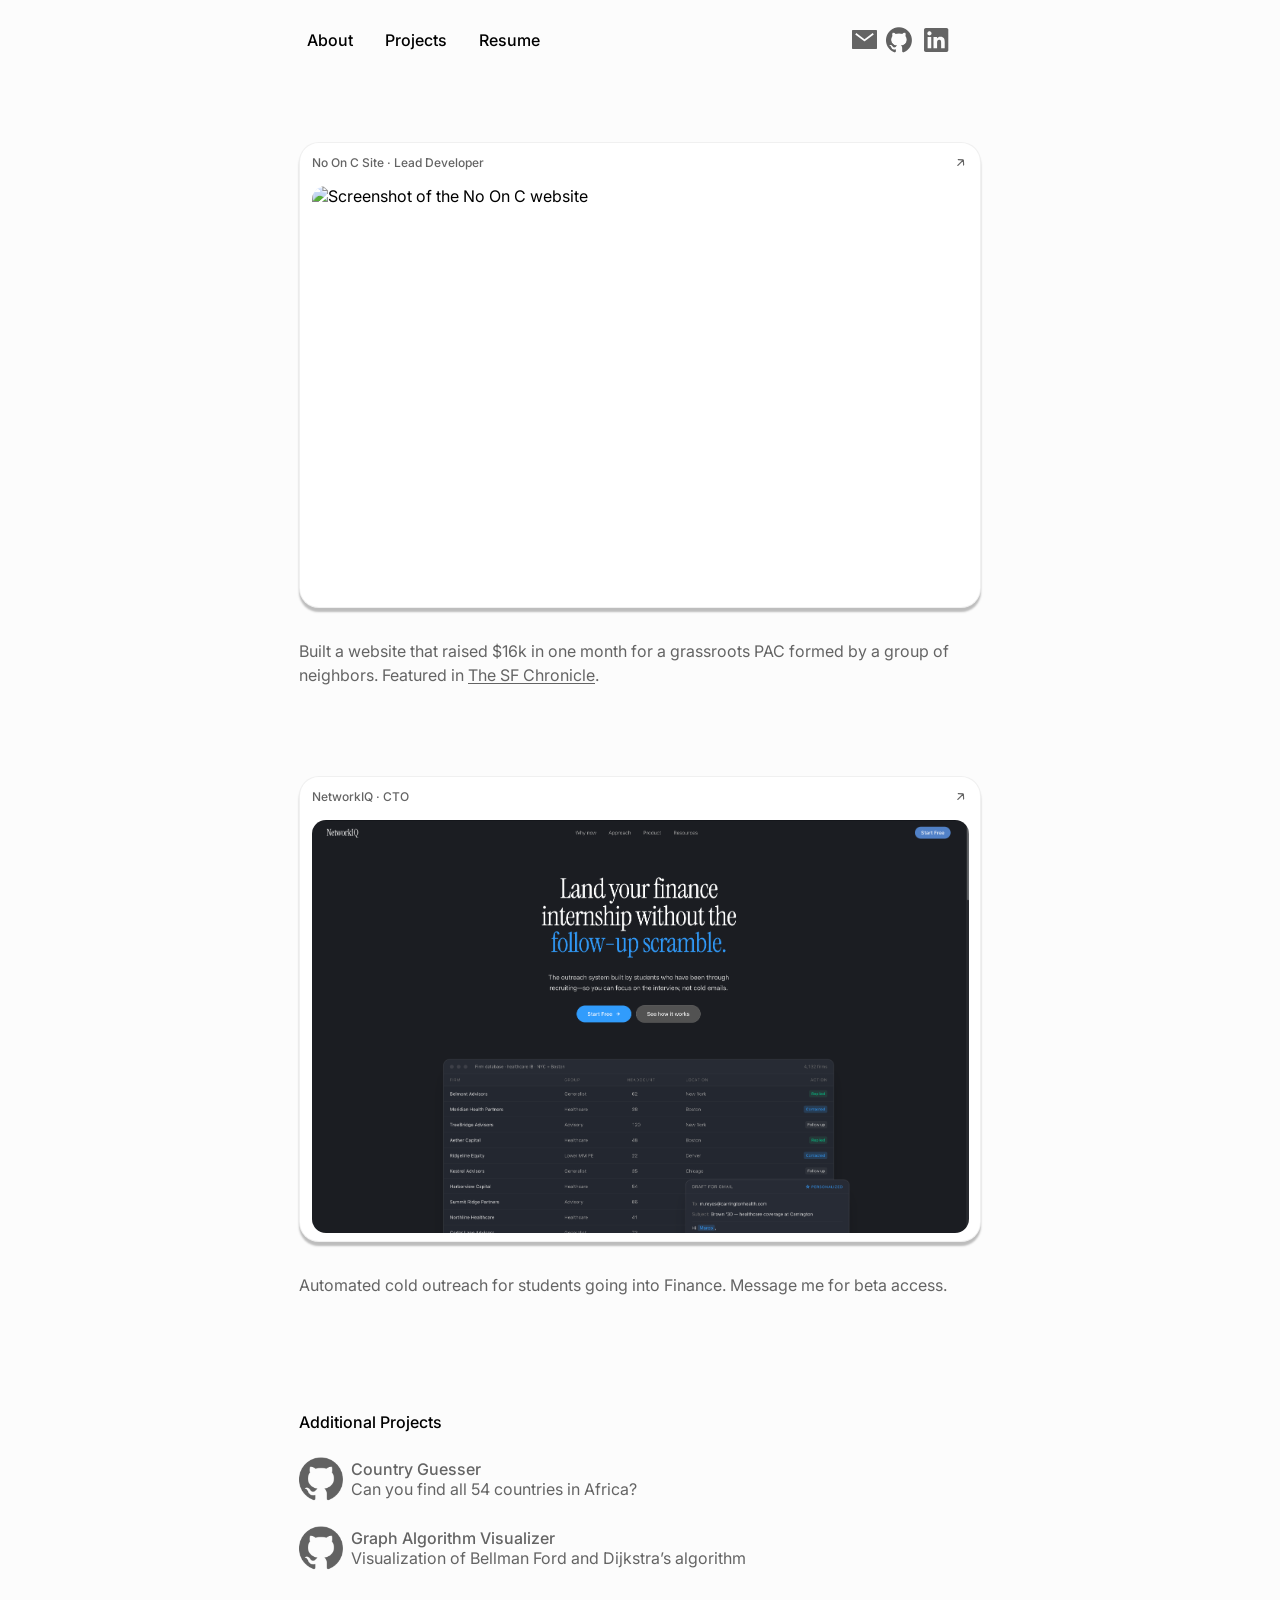
==== projects/index.html @ 374108a8 "Initial commit" ====
<!doctype html>
<html lang="en">
  <head>
    <meta charset="UTF-8" />
    <meta name="viewport" content="width=device-width, initial-scale=1.0" />
    <meta name="description" content="Projects by Toren Snyder." />
    <title>Projects — Toren Snyder</title>
    <link rel="icon" type="image/svg+xml" href="../assets/networkiq-favicon.svg" />
    <link rel="preconnect" href="https://fonts.googleapis.com" />
    <link rel="preconnect" href="https://fonts.gstatic.com" crossorigin />
    <link href="https://fonts.googleapis.com/css2?family=Inter:wght@400;500&display=swap" rel="stylesheet" />
    <link rel="stylesheet" href="../styles.css" />
  </head>
  <body>
    <main class="page">
      <nav class="nav" aria-label="Primary navigation">
        <div class="nav-links">
          <a href="../#about">About</a>
          <a href="./" aria-current="page">Projects</a>
          <a href="mailto:toren_snyder@brown.edu?subject=Resume%20request">Resume</a>
        </div>
        <div class="social-links" aria-label="Contact links">
          <a class="email-link" href="mailto:toren_snyder@brown.edu" aria-label="Email Toren"><img src="../assets/mail.svg" alt="" /></a>
          <a class="github-link" href="https://github.com/toren180" target="_blank" rel="noreferrer" aria-label="Toren on GitHub"><img src="../assets/github-mask.png" alt="" /></a>
          <a class="linkedin-link" href="https://www.linkedin.com/in/torensnyder/" target="_blank" rel="noreferrer" aria-label="Toren on LinkedIn"><img src="../assets/linkedin.svg" alt="" /></a>
        </div>
      </nav>

      <section class="projects" aria-labelledby="projects-title">
        <h1 class="sr-only" id="projects-title">Projects</h1>
        <article class="featured-project">
          <a class="featured-card" href="https://nomoreforevertax.org" target="_blank" rel="noreferrer" aria-label="View the No On C site">
            <span class="featured-header"><strong>No On C Site · Lead Developer</strong><img src="../assets/arrow.svg" alt="" /></span>
            <img class="featured-image" src="../assets/no-on-c.png" alt="Screenshot of the No On C website" />
          </a>
          <p class="featured-description">Built a website that raised $16k in one month for a grassroots PAC formed by a group of neighbors. Featured in <a href="https://www.sfchronicle.com/bayarea/article/el-cerrito-library-vote-22269382.php" target="_blank" rel="noreferrer">The SF Chronicle</a>.</p>
        </article>

        <article class="featured-project">
          <a class="featured-card" href="https://networkiqmvp.vercel.app/" target="_blank" rel="noreferrer" aria-label="View NetworkIQ">
            <span class="featured-header"><strong>NetworkIQ · CTO</strong><img src="../assets/arrow.svg" alt="" /></span>
            <img class="featured-image" src="../assets/networkiq-project.png" alt="Screenshot of the NetworkIQ website" />
          </a>
          <p class="featured-description">Automated cold outreach for students going into Finance. Message me for beta access.</p>
        </article>

        <div class="additional-projects" aria-labelledby="additional-title">
          <h2 id="additional-title">Additional Projects</h2>
          <a class="additional-project" href="https://github.com/toren180/Country-Guesser" target="_blank" rel="noreferrer"><img src="../assets/github-project.png" alt="" /><span><strong>Country Guesser</strong><span>Can you find all 54 countries in Africa?</span></span></a>
          <a class="additional-project" href="https://github.com/toren180/Bellman-Ford-Visualization" target="_blank" rel="noreferrer"><img src="../assets/github-project.png" alt="" /><span><strong>Graph Algorithm Visualizer</strong><span>Visualization of Bellman Ford and Dijkstra’s algorithm</span></span></a>
        </div>
      </section>
    </main>
  </body>
</html>
---- styles.css ----
:root {
  color: #000;
  background: #fcfcfc;
  font-family: Inter, Arial, sans-serif;
  font-weight: 400;
}

* { box-sizing: border-box; }
html { scroll-behavior: smooth; }
body { margin: 0; background: #fcfcfc; }
a { color: inherit; }

.page {
  width: min(682px, calc(100% - 48px));
  margin: 0 auto;
  padding: 24px 0 80px;
}

.nav { display: flex; width: 666px; max-width: 100%; margin: 0 auto; align-items: center; justify-content: space-between; }
.nav-links { display: flex; width: 248px; gap: 32px; font-size: 16px; font-weight: 500; }
.nav a { text-decoration: none; }
.nav a:hover, .intro a:hover { opacity: .63; }
.social-links { display: flex; align-items: center; justify-content: center; width: 144px; height: 31px; gap: 4.481px; }
.social-links a { position: relative; display: grid; flex: 0 0 32px; width: 32px; height: 32px; place-items: center; }
.social-links .email-link { flex-basis: 28.331px; width: 28.331px; height: 28.331px; }
.email-link img { display: block; width: 24.79px; height: 19.89px; }
.github-link img { display: block; width: 26px; height: 26px; opacity: .61; object-fit: contain; }
.linkedin-link img { display: block; width: 32px; height: 32px; }

.hero { width: 652px; max-width: 100%; margin: 129px auto 0; }
.identity { display: flex; align-items: flex-start; height: 44px; }
.profile { width: 41px; height: 41px; border-radius: 50%; object-fit: cover; flex: 0 0 auto; }
.identity p { display: flex; flex-direction: column; justify-content: center; gap: 2px; height: 38px; margin: 0; padding-left: 10px; font-size: 16px; font-weight: 500; line-height: 20px; }
.muted, .intro, .project-copy span { color: #646464; }
.intro { margin-top: 16px; max-width: 647px; font-size: 16px; line-height: 24px; }
.intro p { margin: 0 0 24px; }
.intro p:last-child { margin-bottom: 0; }
.intro a { text-underline-offset: 2px; }

.projects { width: 100%; margin-top: 87px; }
.sr-only { position: absolute; width: 1px; height: 1px; overflow: hidden; clip: rect(0, 0, 0, 0); white-space: nowrap; }
.featured-project + .featured-project { margin-top: 87px; }
.featured-card { display: flex; height: 466px; padding: 12px 11px 8px 12px; flex-direction: column; border: 1px solid rgba(1, 1, 1, .06); border-radius: 20px; background: #fff; box-shadow: 0 4px 2px rgba(0, 0, 0, .25); text-decoration: none; transition: transform 160ms ease, box-shadow 160ms ease; }
.featured-card:hover { transform: translateY(-2px); box-shadow: 0 7px 13px rgba(0, 0, 0, .16); }
.featured-header { display: flex; width: 100%; height: 16px; align-items: flex-start; justify-content: space-between; color: #646464; font-size: 12px; line-height: 16px; }
.featured-header strong { font-weight: 500; }
.featured-header img { width: 9.429px; height: 9.02px; margin: 3px 4px 0 0; transform: rotate(-45deg); }
.featured-image { display: block; width: 658px; max-width: 100%; height: 413.014px; margin-top: 15px; border-radius: 14px; object-fit: cover; object-position: bottom; }
.featured-description { width: 662px; max-width: 100%; min-height: 50px; margin: 31px 0 0; color: #646464; font-size: 16px; line-height: 24px; }
.featured-description a { text-underline-offset: 2px; }
.additional-projects { display: flex; margin-top: 87px; flex-direction: column; gap: 20px; }
.additional-projects h3 { margin: 0; color: #000; font-size: 16px; font-weight: 500; line-height: 24px; }
.additional-project { display: flex; align-items: center; gap: 8px; color: #646464; text-decoration: none; }
.additional-project:hover { opacity: .63; }
.additional-project > img { width: 44px; height: 44px; object-fit: contain; opacity: .61; }
.additional-project > span { display: flex; min-height: 49px; flex-direction: column; justify-content: center; font-size: 16px; line-height: 20px; }
.additional-project strong { font-weight: 500; }
.additional-projects h2 { margin: 0; color: #000; font-size: 16px; font-weight: 500; line-height: 24px; }

.home-projects { width: 652px; max-width: 100%; margin: 129px auto 0; padding: 10px 0; }
.home-projects h2 { margin: 0 0 16px; font-size: 16px; font-weight: 500; line-height: 19px; }
.home-project-grid { display: grid; grid-template-columns: repeat(2, minmax(0, 1fr)); gap: 16px; }
.home-project-card { display: block; position: relative; height: 241px; border: 1px solid rgba(1, 1, 1, .06); border-radius: 20px; background: #fcfcfc; text-decoration: none; transition: transform 160ms ease, box-shadow 160ms ease; }
.home-project-card:hover { transform: translateY(-2px); box-shadow: 0 9px 21px rgba(0, 0, 0, .05); }
.home-project-inner { position: absolute; top: 7px; right: 7px; bottom: 7px; left: 7px; border: 1px solid rgba(1, 1, 1, .06); border-radius: 15px; background: #fff; }
.home-card-art { position: absolute; display: flex; width: 54px; height: 54px; align-items: center; justify-content: center; }
.home-book-art { top: 82px; left: 132px; }
.home-book { width: 34.5px; height: 43.5px; }
.home-networkiq-art { top: 85px; left: 132px; height: 53px; }
.home-networkiq-flip { display: block; width: 54px; height: 53px; transform: rotate(180deg) scaleY(-1); }
.home-networkiq-viewport { position: relative; display: block; width: 54px; height: 53px; overflow: hidden; }
.home-networkiq-viewport img { position: absolute; top: -129.87%; left: -171.2%; width: 304.28%; height: 351.85%; max-width: none; }
.home-project-copy { position: absolute; top: 175px; left: 26px; display: flex; width: 265px; flex-direction: column; font-size: 16px; line-height: 20px; }
.home-project-copy strong { font-weight: 500; }

@media (max-width: 520px) {
  .page { width: min(100% - 32px, 682px); padding-top: 18px; }
  .nav { align-items: flex-start; gap: 20px; }
  .nav-links { gap: 16px; flex-wrap: wrap; }
  .hero, .projects { margin-top: 72px; }
  .featured-project + .featured-project, .additional-projects { margin-top: 64px; }
  .featured-card { height: auto; min-height: 300px; padding: 10px; }
  .featured-image { height: auto; min-height: 0; margin-top: 12px; aspect-ratio: 658 / 413; }
  .featured-description { margin-top: 20px; }
  .home-projects { margin-top: 72px; }
  .home-project-grid { grid-template-columns: 1fr; }
}
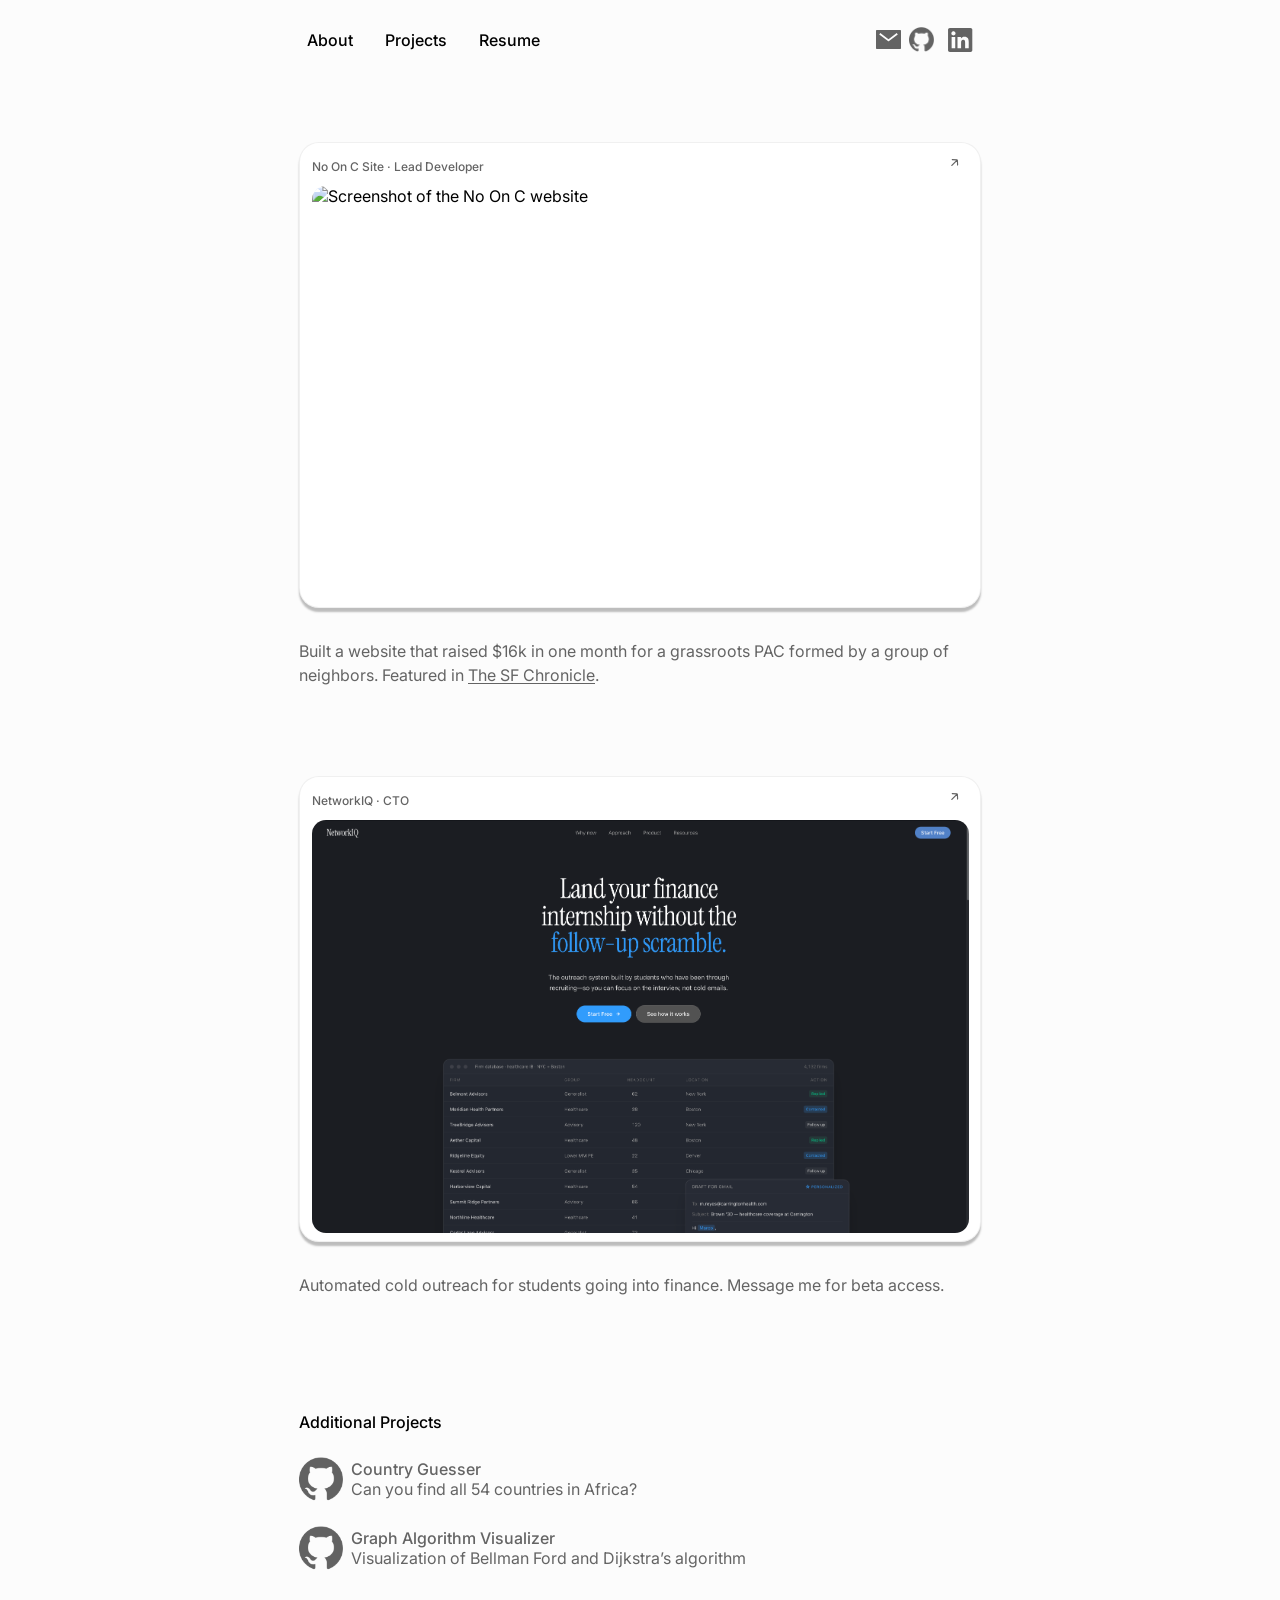
==== commit ce9a47ac: "Fix blurry github logo in nav, adjust nav logo spacing, and project card text spacing." ====
--- a/projects/index.html
+++ b/projects/index.html
@@ -17,11 +17,11 @@
         <div class="nav-links">
           <a href="../#about">About</a>
           <a href="./" aria-current="page">Projects</a>
-          <a href="mailto:toren_snyder@brown.edu?subject=Resume%20request">Resume</a>
+          <a href="../assets/Toren-Snyder-Resume.pdf">Resume</a>
         </div>
         <div class="social-links" aria-label="Contact links">
           <a class="email-link" href="mailto:toren_snyder@brown.edu" aria-label="Email Toren"><img src="../assets/mail.svg" alt="" /></a>
-          <a class="github-link" href="https://github.com/toren180" target="_blank" rel="noreferrer" aria-label="Toren on GitHub"><img src="../assets/github-mask.png" alt="" /></a>
+          <a class="github-link" href="https://github.com/toren180" target="_blank" rel="noreferrer" aria-label="Toren on GitHub"><span class="github-mark" aria-hidden="true"></span></a>
           <a class="linkedin-link" href="https://www.linkedin.com/in/torensnyder/" target="_blank" rel="noreferrer" aria-label="Toren on LinkedIn"><img src="../assets/linkedin.svg" alt="" /></a>
         </div>
       </nav>
@@ -41,7 +41,7 @@
             <span class="featured-header"><strong>NetworkIQ · CTO</strong><img src="../assets/arrow.svg" alt="" /></span>
             <img class="featured-image" src="../assets/networkiq-project.png" alt="Screenshot of the NetworkIQ website" />
           </a>
-          <p class="featured-description">Automated cold outreach for students going into Finance. Message me for beta access.</p>
+          <p class="featured-description">Automated cold outreach for students going into finance. Message me for beta access.</p>
         </article>
 
         <div class="additional-projects" aria-labelledby="additional-title">
--- a/styles.css
+++ b/styles.css
@@ -20,11 +20,11 @@
 .nav-links { display: flex; width: 248px; gap: 32px; font-size: 16px; font-weight: 500; }
 .nav a { text-decoration: none; }
 .nav a:hover, .intro a:hover { opacity: .63; }
-.social-links { display: flex; align-items: center; justify-content: center; width: 144px; height: 31px; gap: 4.481px; }
+.social-links { display: flex; align-items: center; justify-content: center; width: 96px; height: 31px; gap: 4.481px; }
 .social-links a { position: relative; display: grid; flex: 0 0 32px; width: 32px; height: 32px; place-items: center; }
 .social-links .email-link { flex-basis: 28.331px; width: 28.331px; height: 28.331px; }
 .email-link img { display: block; width: 24.79px; height: 19.89px; }
-.github-link img { display: block; width: 26px; height: 26px; opacity: .61; object-fit: contain; }
+.github-mark { display: block; width: 28px; height: 26px; background: #646464; -webkit-mask-image: url("assets/github-mask.png"); -webkit-mask-position: .279px .5px; -webkit-mask-repeat: no-repeat; -webkit-mask-size: 25.39px 25.39px; mask-image: url("assets/github-mask.png"); mask-position: .279px .5px; mask-repeat: no-repeat; mask-size: 25.39px 25.39px; }
 .linkedin-link img { display: block; width: 32px; height: 32px; }
 
 .hero { width: 652px; max-width: 100%; margin: 129px auto 0; }
@@ -42,7 +42,7 @@
 .featured-project + .featured-project { margin-top: 87px; }
 .featured-card { display: flex; height: 466px; padding: 12px 11px 8px 12px; flex-direction: column; border: 1px solid rgba(1, 1, 1, .06); border-radius: 20px; background: #fff; box-shadow: 0 4px 2px rgba(0, 0, 0, .25); text-decoration: none; transition: transform 160ms ease, box-shadow 160ms ease; }
 .featured-card:hover { transform: translateY(-2px); box-shadow: 0 7px 13px rgba(0, 0, 0, .16); }
-.featured-header { display: flex; width: 100%; height: 16px; align-items: flex-start; justify-content: space-between; color: #646464; font-size: 12px; line-height: 16px; }
+.featured-header { display: flex; width: 651px; max-width: 100%; height: 16px; align-items: flex-start; justify-content: space-between; color: #646464; font-size: 12px; line-height: 24px; }
 .featured-header strong { font-weight: 500; }
 .featured-header img { width: 9.429px; height: 9.02px; margin: 3px 4px 0 0; transform: rotate(-45deg); }
 .featured-image { display: block; width: 658px; max-width: 100%; height: 413.014px; margin-top: 15px; border-radius: 14px; object-fit: cover; object-position: bottom; }
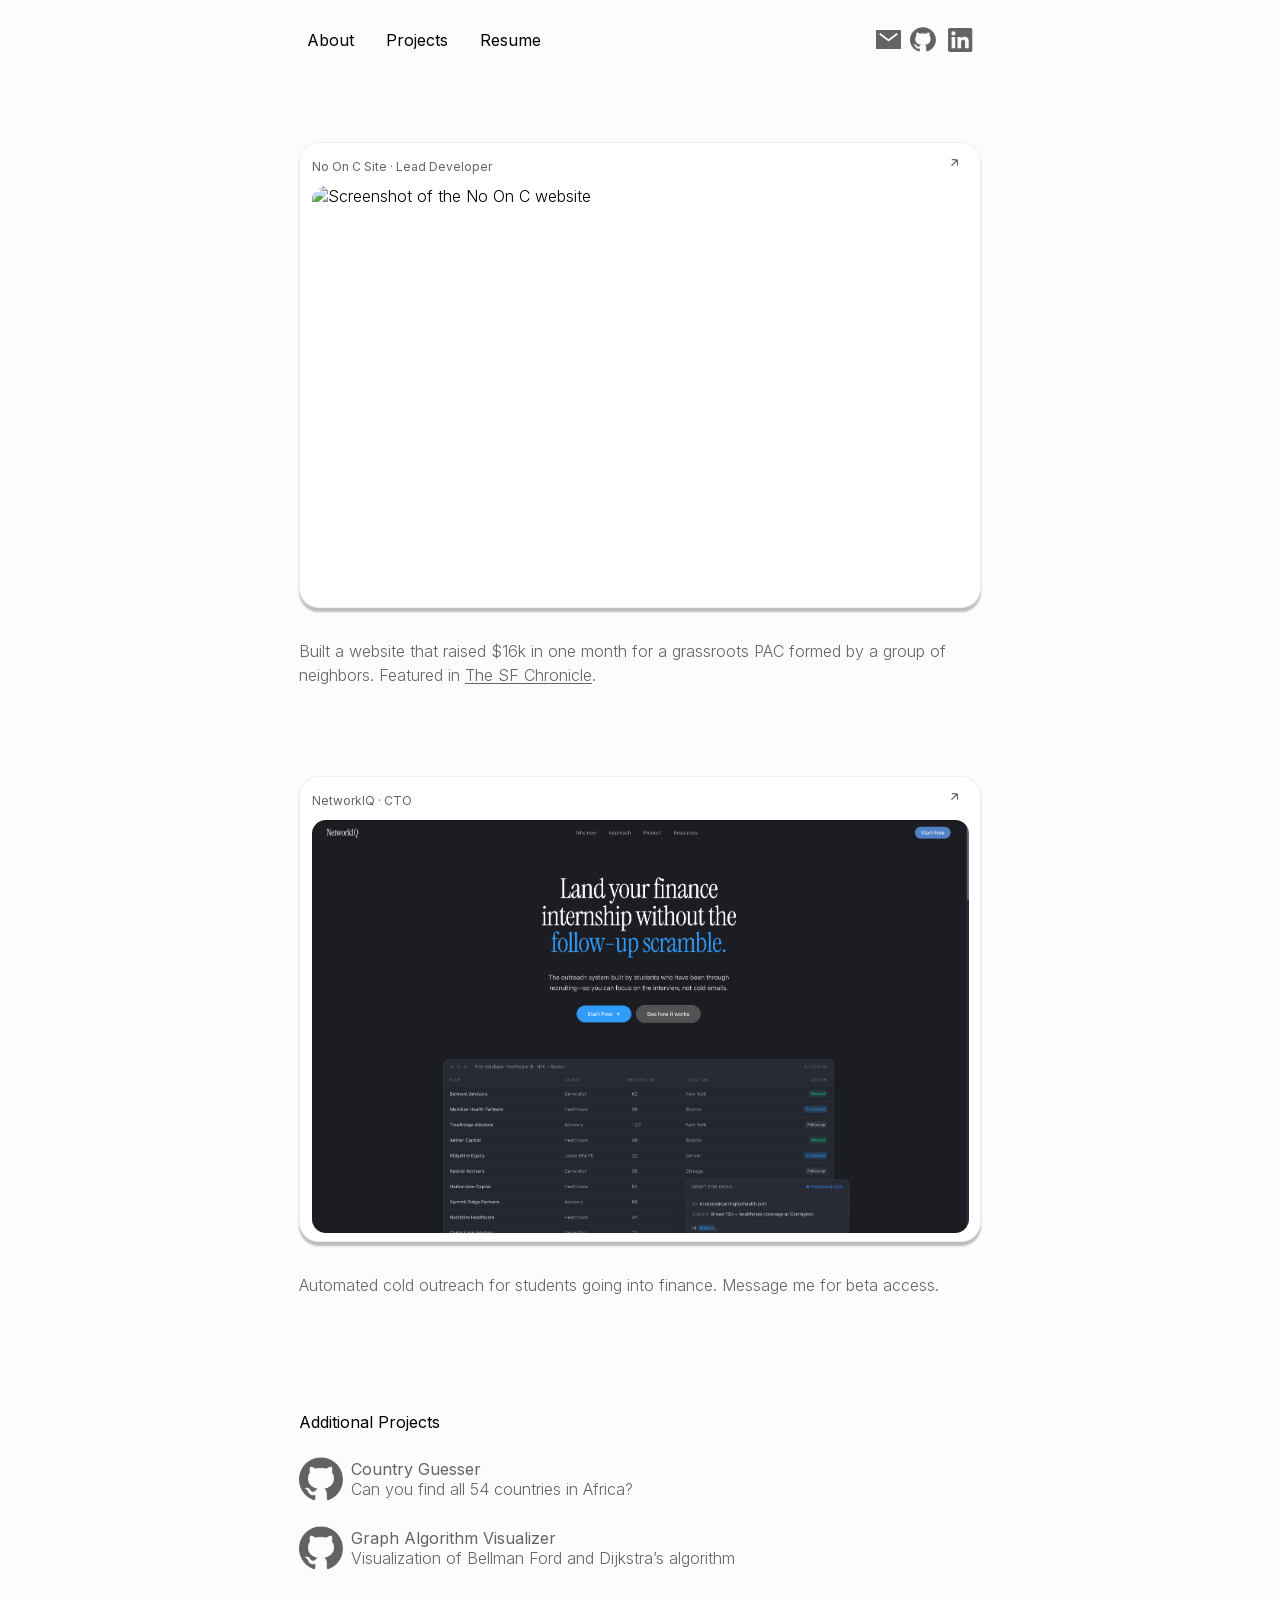
==== commit dd94c466: "Match Figma styles and fix site navigation" ====
--- a/projects/index.html
+++ b/projects/index.html
@@ -21,7 +21,7 @@
         </div>
         <div class="social-links" aria-label="Contact links">
           <a class="email-link" href="mailto:toren_snyder@brown.edu" aria-label="Email Toren"><img src="../assets/mail.svg" alt="" /></a>
-          <a class="github-link" href="https://github.com/toren180" target="_blank" rel="noreferrer" aria-label="Toren on GitHub"><span class="github-mark" aria-hidden="true"></span></a>
+          <a class="github-link" href="https://github.com/toren180" target="_blank" rel="noreferrer" aria-label="Toren on GitHub"><img src="../assets/github-nav.png" alt="" /></a>
           <a class="linkedin-link" href="https://www.linkedin.com/in/torensnyder/" target="_blank" rel="noreferrer" aria-label="Toren on LinkedIn"><img src="../assets/linkedin.svg" alt="" /></a>
         </div>
       </nav>
--- a/styles.css
+++ b/styles.css
@@ -1,8 +1,11 @@
+@font-face { font-family: "Inter"; font-style: normal; font-weight: 100 900; font-display: swap; src: url("assets/Inter-Variable.woff2") format("woff2"); }
+
 :root {
   color: #000;
   background: #fcfcfc;
   font-family: Inter, Arial, sans-serif;
-  font-weight: 400;
+  font-weight: 300;
+  font-synthesis: none;
 }
 
 * { box-sizing: border-box; }
@@ -17,20 +20,21 @@
 }
 
 .nav { display: flex; width: 666px; max-width: 100%; margin: 0 auto; align-items: center; justify-content: space-between; }
-.nav-links { display: flex; width: 248px; gap: 32px; font-size: 16px; font-weight: 500; }
+.nav-links { display: flex; width: 248px; gap: 32px; font-size: 16px; font-weight: 400; }
 .nav a { text-decoration: none; }
 .nav a:hover, .intro a:hover { opacity: .63; }
 .social-links { display: flex; align-items: center; justify-content: center; width: 96px; height: 31px; gap: 4.481px; }
 .social-links a { position: relative; display: grid; flex: 0 0 32px; width: 32px; height: 32px; place-items: center; }
 .social-links .email-link { flex-basis: 28.331px; width: 28.331px; height: 28.331px; }
 .email-link img { display: block; width: 24.79px; height: 19.89px; }
-.github-mark { display: block; width: 28px; height: 26px; background: #646464; -webkit-mask-image: url("assets/github-mask.png"); -webkit-mask-position: .279px .5px; -webkit-mask-repeat: no-repeat; -webkit-mask-size: 25.39px 25.39px; mask-image: url("assets/github-mask.png"); mask-position: .279px .5px; mask-repeat: no-repeat; mask-size: 25.39px 25.39px; }
+.github-link img { display: block; width: 25.39px; height: 25.39px; opacity: .61; object-fit: contain; }
 .linkedin-link img { display: block; width: 32px; height: 32px; }
 
 .hero { width: 652px; max-width: 100%; margin: 129px auto 0; }
 .identity { display: flex; align-items: flex-start; height: 44px; }
 .profile { width: 41px; height: 41px; border-radius: 50%; object-fit: cover; flex: 0 0 auto; }
-.identity p { display: flex; flex-direction: column; justify-content: center; gap: 2px; height: 38px; margin: 0; padding-left: 10px; font-size: 16px; font-weight: 500; line-height: 20px; }
+.identity p { display: flex; flex-direction: column; justify-content: center; gap: 2px; height: 38px; margin: 0; padding-left: 10px; font-size: 16px; font-weight: 400; line-height: 20px; }
+.identity p strong { font-weight: 500; }
 .muted, .intro, .project-copy span { color: #646464; }
 .intro { margin-top: 16px; max-width: 647px; font-size: 16px; line-height: 24px; }
 .intro p { margin: 0 0 24px; }
@@ -43,22 +47,22 @@
 .featured-card { display: flex; height: 466px; padding: 12px 11px 8px 12px; flex-direction: column; border: 1px solid rgba(1, 1, 1, .06); border-radius: 20px; background: #fff; box-shadow: 0 4px 2px rgba(0, 0, 0, .25); text-decoration: none; transition: transform 160ms ease, box-shadow 160ms ease; }
 .featured-card:hover { transform: translateY(-2px); box-shadow: 0 7px 13px rgba(0, 0, 0, .16); }
 .featured-header { display: flex; width: 651px; max-width: 100%; height: 16px; align-items: flex-start; justify-content: space-between; color: #646464; font-size: 12px; line-height: 24px; }
-.featured-header strong { font-weight: 500; }
+.featured-header strong { font-weight: 400; }
 .featured-header img { width: 9.429px; height: 9.02px; margin: 3px 4px 0 0; transform: rotate(-45deg); }
 .featured-image { display: block; width: 658px; max-width: 100%; height: 413.014px; margin-top: 15px; border-radius: 14px; object-fit: cover; object-position: bottom; }
 .featured-description { width: 662px; max-width: 100%; min-height: 50px; margin: 31px 0 0; color: #646464; font-size: 16px; line-height: 24px; }
 .featured-description a { text-underline-offset: 2px; }
 .additional-projects { display: flex; margin-top: 87px; flex-direction: column; gap: 20px; }
-.additional-projects h3 { margin: 0; color: #000; font-size: 16px; font-weight: 500; line-height: 24px; }
+.additional-projects h3 { margin: 0; color: #000; font-size: 16px; font-weight: 400; line-height: 24px; }
 .additional-project { display: flex; align-items: center; gap: 8px; color: #646464; text-decoration: none; }
 .additional-project:hover { opacity: .63; }
 .additional-project > img { width: 44px; height: 44px; object-fit: contain; opacity: .61; }
 .additional-project > span { display: flex; min-height: 49px; flex-direction: column; justify-content: center; font-size: 16px; line-height: 20px; }
-.additional-project strong { font-weight: 500; }
-.additional-projects h2 { margin: 0; color: #000; font-size: 16px; font-weight: 500; line-height: 24px; }
+.additional-project strong { font-weight: 400; }
+.additional-projects h2 { margin: 0; color: #000; font-size: 16px; font-weight: 400; line-height: 24px; }
 
 .home-projects { width: 652px; max-width: 100%; margin: 129px auto 0; padding: 10px 0; }
-.home-projects h2 { margin: 0 0 16px; font-size: 16px; font-weight: 500; line-height: 19px; }
+.home-projects h2 { margin: 0 0 16px; font-size: 16px; font-weight: 400; line-height: 19px; }
 .home-project-grid { display: grid; grid-template-columns: repeat(2, minmax(0, 1fr)); gap: 16px; }
 .home-project-card { display: block; position: relative; height: 241px; border: 1px solid rgba(1, 1, 1, .06); border-radius: 20px; background: #fcfcfc; text-decoration: none; transition: transform 160ms ease, box-shadow 160ms ease; }
 .home-project-card:hover { transform: translateY(-2px); box-shadow: 0 9px 21px rgba(0, 0, 0, .05); }
@@ -71,7 +75,8 @@
 .home-networkiq-viewport { position: relative; display: block; width: 54px; height: 53px; overflow: hidden; }
 .home-networkiq-viewport img { position: absolute; top: -129.87%; left: -171.2%; width: 304.28%; height: 351.85%; max-width: none; }
 .home-project-copy { position: absolute; top: 175px; left: 26px; display: flex; width: 265px; flex-direction: column; font-size: 16px; line-height: 20px; }
-.home-project-copy strong { font-weight: 500; }
+.home-project-copy strong { font-weight: 400; }
+.home-project-copy > span { color: #646464; }
 
 @media (max-width: 520px) {
   .page { width: min(100% - 32px, 682px); padding-top: 18px; }
